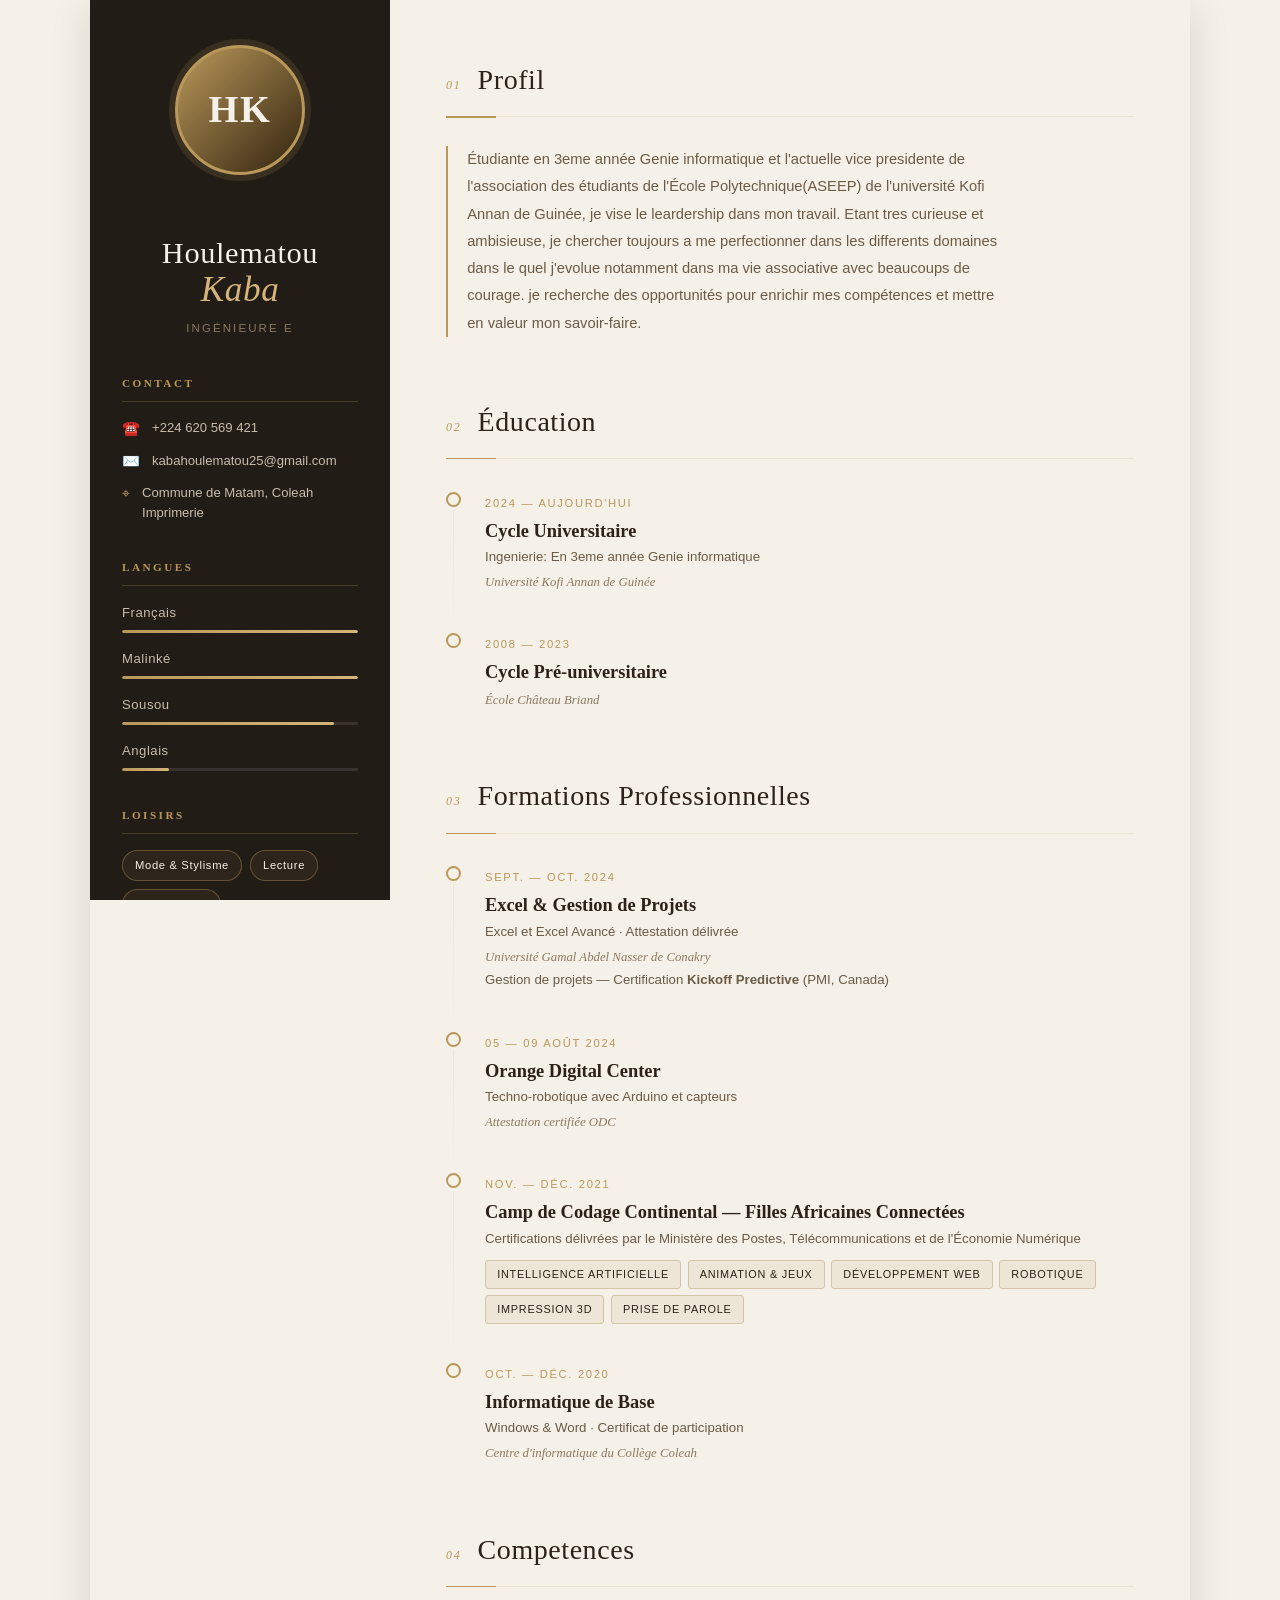
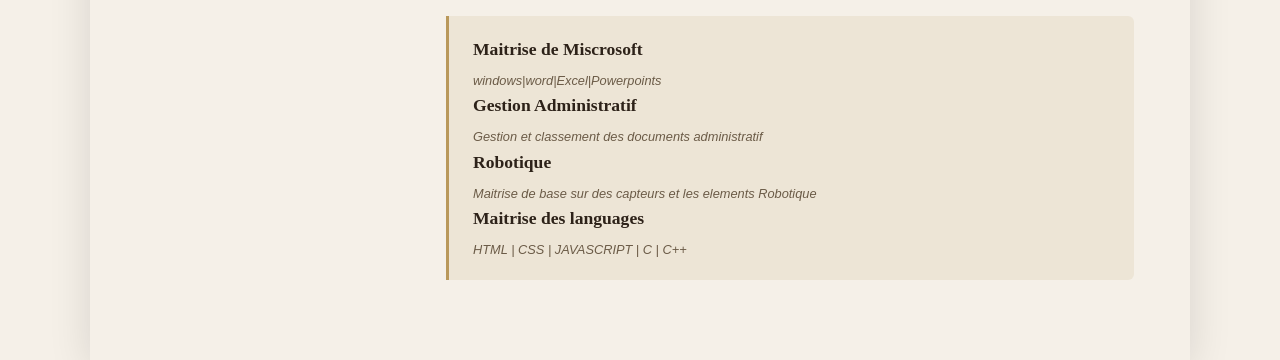
==== page 6.html @ a4e8e56a "Add files via upload" ====
<!DOCTYPE html>
<html lang="en">
<head>
    <meta charset="UTF-8">
    <meta name="viewport" content="width=device-width, initial-scale=1.0">
     <link rel="stylesheet" href="../css/style6.css">
    <title>Mon CV</title>
</head>
<body>
      <div class="progress-bar" id="progressBar"></div>
  <button class="scroll-top" id="scrollTop" aria-label="Retour en haut">↑</button>

  <main class="cv-wrapper">

    <aside class="sidebar" id="sidebar">
      <div class="sidebar-inner">

        <div class="photo-frame reveal">
          <div class="photo-placeholder"><span>HK</span></div>
           <img id="im" src="../i" alt="" srcset=""><br>
          <div class="dans"></div>
        </div>

        <div class="sidebar-name reveal">
          <h1 class="name">Houlematou<br /><em>Kaba</em></h1>
          <p class="title-tag"></p>
        </div>

        <div class="contact-block reveal">
          <h3 class="sidebar-heading">Contact</h3>
          <ul class="contact-list">
            <li><span class="icon">☎️</span><a href="tel:+224620569421">+224 620 569 421</a></li>
            <li><span class="icon">✉️</span><a href="mailto:kabahoulematou25@gmail.com">kabahoulematou25@gmail.com</a></li>
            <li><span class="icon">⌖</span><span>Commune de Matam, Coleah Imprimerie</span></li>
          </ul>
        </div>

        <div class="languages-block reveal">
          <h3 class="sidebar-heading">Langues</h3>
          <ul class="lang-list">
            <li><span class="lang-name">Français</span><div class="lang-bar"><span class="lang-fill" data-width="100"></span></div></li>
            <li><span class="lang-name">Malinké</span><div class="lang-bar"><span class="lang-fill" data-width="100"></span></div></li>
            <li><span class="lang-name">Sousou</span><div class="lang-bar"><span class="lang-fill" data-width="90"></span></div></li>
            <li><span class="lang-name">Anglais</span><div class="lang-bar"><span class="lang-fill" data-width="20"></span></div></li>
          </ul>
        </div>

        <div class="hobbies-block reveal">
          <h3 class="sidebar-heading">Loisirs</h3>
          <div class="hobby-tags">
            <span class="tag">Mode &amp; Stylisme</span>
            <span class="tag">Lecture</span>
            <span class="tag">Art &amp; Culture</span>
          </div>
        </div>

      </div>
    </aside>

    <section class="main-content" id="mainContent">

      <article class="section reveal" id="profil">
        <div class="section-header">
          <span class="section-number">01</span>
          <h2 class="section-title">Profil</h2>
        </div>
        <p class="profile-text">
          Étudiante en 3eme année Genie informatique et l'actuelle vice presidente de l'association
          des étudiants de l'École Polytechnique(ASEEP) de l'université Kofi Annan de Guinée, je vise
          le leardership dans mon travail. Etant tres curieuse et ambisieuse, je chercher toujours a me perfectionner
          dans les differents domaines dans le quel j'evolue notamment dans ma vie associative avec beaucoups de courage. 
          je recherche des opportunités pour enrichir mes compétences et mettre en valeur mon
          savoir-faire.
        </p>
      </article>
       <article class="section reveal" id="education">
        <div class="section-header">
          <span class="section-number">02</span>
          <h2 class="section-title">Éducation</h2>
        </div>
        <div class="timeline">
          <div class="timeline-item">
            <div class="tl-marker"></div>
            <div class="tl-content">
              <span class="tl-date">2024 — aujourd'hui</span>
              <h3 class="tl-title">Cycle Universitaire</h3>
              <p class="tl-sub">
                Ingenierie:
                En 3eme année Genie informatique</p>
              <p class="tl-org">Université Kofi Annan de Guinée</p>
            </div>
          </div>
          <div class="timeline-item">
            <div class="tl-marker"></div>
            <div class="tl-content">
              <span class="tl-date">2008 — 2023</span>
              <h3 class="tl-title">Cycle Pré-universitaire</h3>
              <p class="tl-org">École Château Briand</p>
            </div>
          </div>
        </div>
      </article>

      <article class="section reveal" id="formations">
        <div class="section-header">
          <span class="section-number">03</span>
          <h2 class="section-title">Formations Professionnelles</h2>
        </div>
          <div class="timeline">

          <div class="timeline-item">
            <div class="tl-marker"></div>
            <div class="tl-content">
              <span class="tl-date">Sept. — Oct. 2024</span>
              <h3 class="tl-title">Excel &amp; Gestion de Projets</h3>
              <p class="tl-sub">Excel et Excel Avancé · Attestation délivrée</p>
              <p class="tl-org">Université Gamal Abdel Nasser de Conakry</p>
              <p class="tl-sub">Gestion de projets — Certification <strong>Kickoff Predictive</strong> (PMI, Canada)</p>
            </div>
          </div>

          <div class="timeline-item">
            <div class="tl-marker"></div>
            <div class="tl-content">
              <span class="tl-date">05 — 09 Août 2024</span>
              <h3 class="tl-title">Orange Digital Center</h3>
              <p class="tl-sub">Techno-robotique avec Arduino et capteurs</p>
              <p class="tl-org">Attestation certifiée ODC</p>
            </div>
          </div>

          <div class="timeline-item">
            <div class="tl-marker"></div>
            <div class="tl-content">
              <span class="tl-date">Nov. — Déc. 2021</span>
              <h3 class="tl-title">Camp de Codage Continental — Filles Africaines Connectées</h3>
              <p class="tl-sub">Certifications délivrées par le Ministère des Postes, Télécommunications et de l'Économie Numérique</p>
              <div class="badge-group">
                <span class="badge">Intelligence Artificielle</span>
                <span class="badge">Animation &amp; Jeux</span>
                <span class="badge">Développement Web</span>
                <span class="badge">Robotique</span>
                <span class="badge">Impression 3D</span>
                <span class="badge">Prise de parole</span>
              </div>
            </div>
          </div>

          <div class="timeline-item">
            <div class="tl-marker"></div>
            <div class="tl-content">
              <span class="tl-date">Oct. — Déc. 2020</span>
              <h3 class="tl-title">Informatique de Base</h3>
              <p class="tl-sub">Windows &amp; Word · Certificat de participation</p>
              <p class="tl-org">Centre d'informatique du Collège Coleah</p>
            </div>
          </div>

        </div>
      </article>

      <article class="section reveal" id="reference">
        <div class="section-header">
          <span class="section-number">04</span>
          <h2 class="section-title">Competences</h2>
        </div>
        <div class="ref-card">
          <p class="ref-org"> Maitrise de Miscrosoft </p>
          <p class="ref-note">windows|word|Excel|Powerpoints</p>
          <p class="ref-org"> Gestion Administratif </p>
          <p class="ref-note">Gestion et classement des documents administratif</p>
          <p class="ref-org">Robotique</p>
          <p class="ref-note">Maitrise de base sur des capteurs et les elements Robotique</p>
          <p class="ref-org">Maitrise des languages</p>
          <p class="ref-note">HTML | CSS | JAVASCRIPT | C | C++</p>
        </div>
      </article>

    </section>
  </main>

  <script src="../js/script6.js"></script>
</body>
</html>
---- css/style6.css ----
:root {
  --gold:       #b9985a;
  --gold-light: #d4b47a;
  --brown:      #2d2219;
  --cream:      #f5f0e8;
  --cream-alt:  #ede5d6;
  --warm-mid:   #8c7a61;
  --text:       #0c0c0c;
  --text-light: #6b5b47;
  --sidebar-bg: #211c16;
  --sidebar-w:  300px;
  --ff-display: 'Cormorant Garamond', serif;
  --ff-body:    'DM Sans', sans-serif;
  --radius:  6px;
  --shadow:  0 8px 40px rgba(0,0,0,.12);
  --trans:   .35s cubic-bezier(.4,0,.2,1);
}

*, *::before, *::after { box-sizing: border-box; margin: 0; padding: 0; }
html { scroll-behavior: smooth; }
body {
  background: var(--cream);
  color: var(--text);
  font-family: var(--ff-body);
  font-weight: 300;
  line-height: 1.7;
  -webkit-font-smoothing: antialiased;
}
a { color: var(--gold); text-decoration: none; transition: color var(--trans); }
a:hover { color: var(--gold-light); }

.progress-bar {
  position: fixed; top: 0; left: 0;
  height: 3px; width: 0%;
  background: linear-gradient(90deg, var(--gold), var(--gold-light));
  z-index: 999;
  transition: width .1s linear;
}

.scroll-top {
  position: fixed; bottom: 2rem; right: 2rem;
  width: 44px; height: 44px;
  border-radius: 50%;
  border: 1.5px solid var(--gold);
  background: var(--brown);
  color: var(--gold);
  font-size: 1.1rem; cursor: pointer;
  opacity: 0; transform: translateY(20px);
  transition: opacity var(--trans), transform var(--trans), background var(--trans);
  z-index: 900;
}
.scroll-top.visible { opacity: 1; transform: translateY(0); }
.scroll-top:hover { background: var(--gold); color: var(--brown); }

.cv-wrapper {
  display: flex; min-height: 100vh;
  max-width: 1100px; margin: 0 auto;
  box-shadow: var(--shadow);
}

.sidebar {
  width: var(--sidebar-w); min-width: var(--sidebar-w);
  background: var(--sidebar-bg); color: var(--cream);
  position: sticky; top: 0; height: 100vh;
  overflow-y: auto; overflow-x: hidden;
}
.sidebar::-webkit-scrollbar { width: 4px; }
.sidebar::-webkit-scrollbar-thumb { background: var(--warm-mid); border-radius: 4px; }

.sidebar-inner {
  padding: 2.8rem 2rem 3rem;
  display: flex; flex-direction: column; gap: 2.2rem;
}

.photo-frame { position: relative; width: 130px; margin: 0 auto; }
.photo-placeholder {
  width: 130px; height: 130px; border-radius: 50%;
  background: linear-gradient(135deg, var(--gold), #33240F);
  display: flex; align-items: center; justify-content: center;
  font-family: var(--ff-display); font-size: 2.4rem; font-weight: 600;
  color: var(--cream); letter-spacing: .04em;
  position: relative; z-index: 1;
  border: 3px solid var(--gold);
  box-shadow: 0 0 0 6px rgba(185,152,90,.15);
}
.photo-accent {
  position: absolute; bottom: -6px; right: -6px;
  width: 60px; height: 60px; border-radius: 50%;
  border: 1.5px solid var(--gold); opacity: .3;
}

.sidebar-name { text-align: center; }
.name {
  font-family: var(--ff-display); font-size: 1.9rem;
  font-weight: 300; line-height: 1.1;
  color: var(--cream); letter-spacing: .02em;
}
.name em {
  font-style: italic; color: var(--gold-light);
  font-size: 2.2rem; font-weight: 300; display: block;
}
.title-tag {
  margin-top: .6rem; font-size: .72rem;
  letter-spacing: .18em; text-transform: uppercase;
  color: var(--warm-mid); min-height: 1.2em;
}

.sidebar-heading {
  font-family: var(--ff-display); font-size: .7rem;
  letter-spacing: .22em; text-transform: uppercase;
  color: var(--gold); margin-bottom: 1rem;
  padding-bottom: .5rem;
  border-bottom: 1px solid rgba(185,152,90,.25);
}

.contact-list { list-style: none; display: flex; flex-direction: column; gap: .7rem; }
.contact-list li { display: flex; align-items: flex-start; gap: .75rem; font-size: .82rem; color: #c8bcac; line-height: 1.5; }
.contact-list .icon { color: var(--gold); font-size: .9rem; flex-shrink: 0; }
.contact-list a { color: #c8bcac; }
.contact-list a:hover { color: var(--gold-light); }

.lang-list { list-style: none; display: flex; flex-direction: column; gap: .95rem; }
.lang-list li { display: flex; flex-direction: column; gap: .35rem; }
.lang-name { font-size: .82rem; color: #c8bcac; letter-spacing: .04em; }
.lang-bar { height: 3px; background: rgba(255,255,255,.1); border-radius: 10px; overflow: hidden; }
.lang-fill {
  display: block; height: 100%; width: 0%;
  background: linear-gradient(90deg, var(--gold), var(--gold-light));
  border-radius: 10px;
  transition: width 1.2s cubic-bezier(.4,0,.2,1);
}

.hobby-tags { display: flex; flex-wrap: wrap; gap: .5rem; }
.tag {
  font-size: .7rem; letter-spacing: .06em; color: var(--cream);
  border: 1px solid rgba(185,152,90,.4); padding: .3rem .75rem;
  border-radius: 40px; background: rgba(185,152,90,.08);
  transition: background var(--trans), border-color var(--trans);
}
.tag:hover { background: rgba(185,152,90,.2); border-color: var(--gold); }

.main-content { flex: 1; padding: 3.5rem 3.5rem 5rem; background: var(--cream); }

.section { margin-bottom: 3.8rem; }
.section:last-child { margin-bottom: 0; }

.section-header {
  display: flex; align-items: baseline; gap: 1rem;
  margin-bottom: 1.8rem; padding-bottom: .8rem;
  border-bottom: 1.5px solid var(--cream-alt);
  position: relative;
}
.section-header::after {
  content: ''; position: absolute;
  bottom: -1.5px; left: 0;
  width: 50px; height: 1.5px;
  background: var(--gold);
}
.section-number {
  font-family: var(--ff-display); font-size: .75rem;
  color: var(--gold); letter-spacing: .15em; font-style: italic;
}
.section-title {
  font-family: var(--ff-display); font-size: 1.75rem;
  font-weight: 400; color: var(--brown); letter-spacing: .02em;
}

.profile-text {
  font-size: .92rem; color: var(--text-light);
  line-height: 1.85; max-width: 560px;
  border-left: 2px solid var(--gold); padding-left: 1.2rem;
}

.timeline { display: flex; flex-direction: column; }
.timeline-item { display: flex; gap: 1.5rem; position: relative; padding-bottom: 2.2rem; }
.timeline-item:last-child { padding-bottom: 0; }
.timeline-item::before {
  content: ''; position: absolute;
  left: 7px; top: 22px; bottom: 0; width: 1px;
  background: linear-gradient(to bottom, var(--cream-alt), transparent);
}
.timeline-item:last-child::before { display: none; }
.tl-marker {
  width: 15px; height: 15px; min-width: 15px;
  border-radius: 50%; background: var(--cream);
  border: 2px solid var(--gold); margin-top: .25rem;
  position: relative; z-index: 1;
  transition: background var(--trans);
}
.timeline-item:hover .tl-marker { background: var(--gold); }
.tl-content { flex: 1; }
.tl-date { font-size: .7rem; letter-spacing: .15em; text-transform: uppercase; color: var(--gold); font-weight: 500; }
.tl-title { font-family: var(--ff-display); font-size: 1.15rem; font-weight: 600; color: var(--brown); margin: .3rem 0 .15rem; line-height: 1.3; }
.tl-sub { font-size: .83rem; color: var(--text-light); line-height: 1.6; margin-bottom: .2rem; }
.tl-org { font-size: .8rem; font-style: italic; color: var(--warm-mid); font-family: var(--ff-display); margin-top: .3rem; }

.badge-group { display: flex; flex-wrap: wrap; gap: .4rem; margin-top: .7rem; }
.badge {
  font-size: .68rem; letter-spacing: .07em; text-transform: uppercase;
  color: var(--brown); background: var(--cream-alt);
  border: 1px solid #d4c4a8; padding: .25rem .7rem; border-radius: 3px;
  transition: background var(--trans), color var(--trans);
}
.badge:hover { background: var(--gold); color: #fff; border-color: var(--gold); }

.ref-card {
  background: var(--cream-alt); border-left: 3px solid var(--gold);
  padding: 1.2rem 1.5rem; border-radius: 0 var(--radius) var(--radius) 0;
}
.ref-org { font-family: var(--ff-display); font-size: 1.1rem; font-weight: 600; color: var(--brown); }
.ref-note { font-size: .8rem; color: var(--text-light); margin-top: .3rem; font-style: italic; }

.reveal { opacity: 0; transform: translateY(28px); transition: opacity .7s ease, transform .7s ease; }
.reveal.visible { opacity: 1; transform: translateY(0); }
.sidebar .reveal:nth-child(1) { transition-delay: .05s; }
.sidebar .reveal:nth-child(2) { transition-delay: .15s; }
.sidebar .reveal:nth-child(3) { transition-delay: .25s; }
.sidebar .reveal:nth-child(4) { transition-delay: .35s; }
.sidebar .reveal:nth-child(5) { transition-delay: .45s; }

@media (max-width: 900px) {
  :root { --sidebar-w: 240px; }
  .main-content { padding: 2.5rem 2rem 4rem; }
  .sidebar-inner { padding: 2rem 1.4rem 2.5rem; }
  .name { font-size: 1.6rem; }
  .name em { font-size: 1.9rem; }
}

@media (max-width: 640px) {
  .cv-wrapper { flex-direction: column; max-width: 100%; box-shadow: none; }
  .sidebar { width: 100%; min-width: 100%; height: auto; position: relative; }
  .sidebar-inner { padding: 2rem 1.5rem; flex-direction: row; flex-wrap: wrap; gap: 1.5rem; }
  .photo-frame { width: 90px; margin: 0; }
  .photo-placeholder { width: 90px; height: 90px; font-size: 1.6rem; }
  .photo-accent { width: 42px; height: 42px; }
  .sidebar-name { text-align: left; flex: 1; align-self: center; }
  .name { font-size: 1.5rem; }
  .name em { font-size: 1.7rem; }
  .contact-block, .languages-block, .hobbies-block { width: 100%; }
  .languages-block, .hobbies-block { width: calc(50% - .75rem); }
  .main-content { padding: 2rem 1.25rem 3rem; }
  .section-title { font-size: 1.45rem; }
  .scroll-top { bottom: 1.2rem; right: 1.2rem; }
}
@media (max-width: 420px) {
  .languages-block, .hobbies-block { width: 100%; }
}

@keyframes ripple-anim { to { transform: scale(2.5); opacity: 0; } }

@media print {
  .progress-bar, .scroll-top { display: none; }
  body { background: #fff; }
  .sidebar { position: relative; height: auto; }
  .cv-wrapper { box-shadow: none; max-width: 100%; }
  .reveal { opacity: 1 !important; transform: none !important; }
}
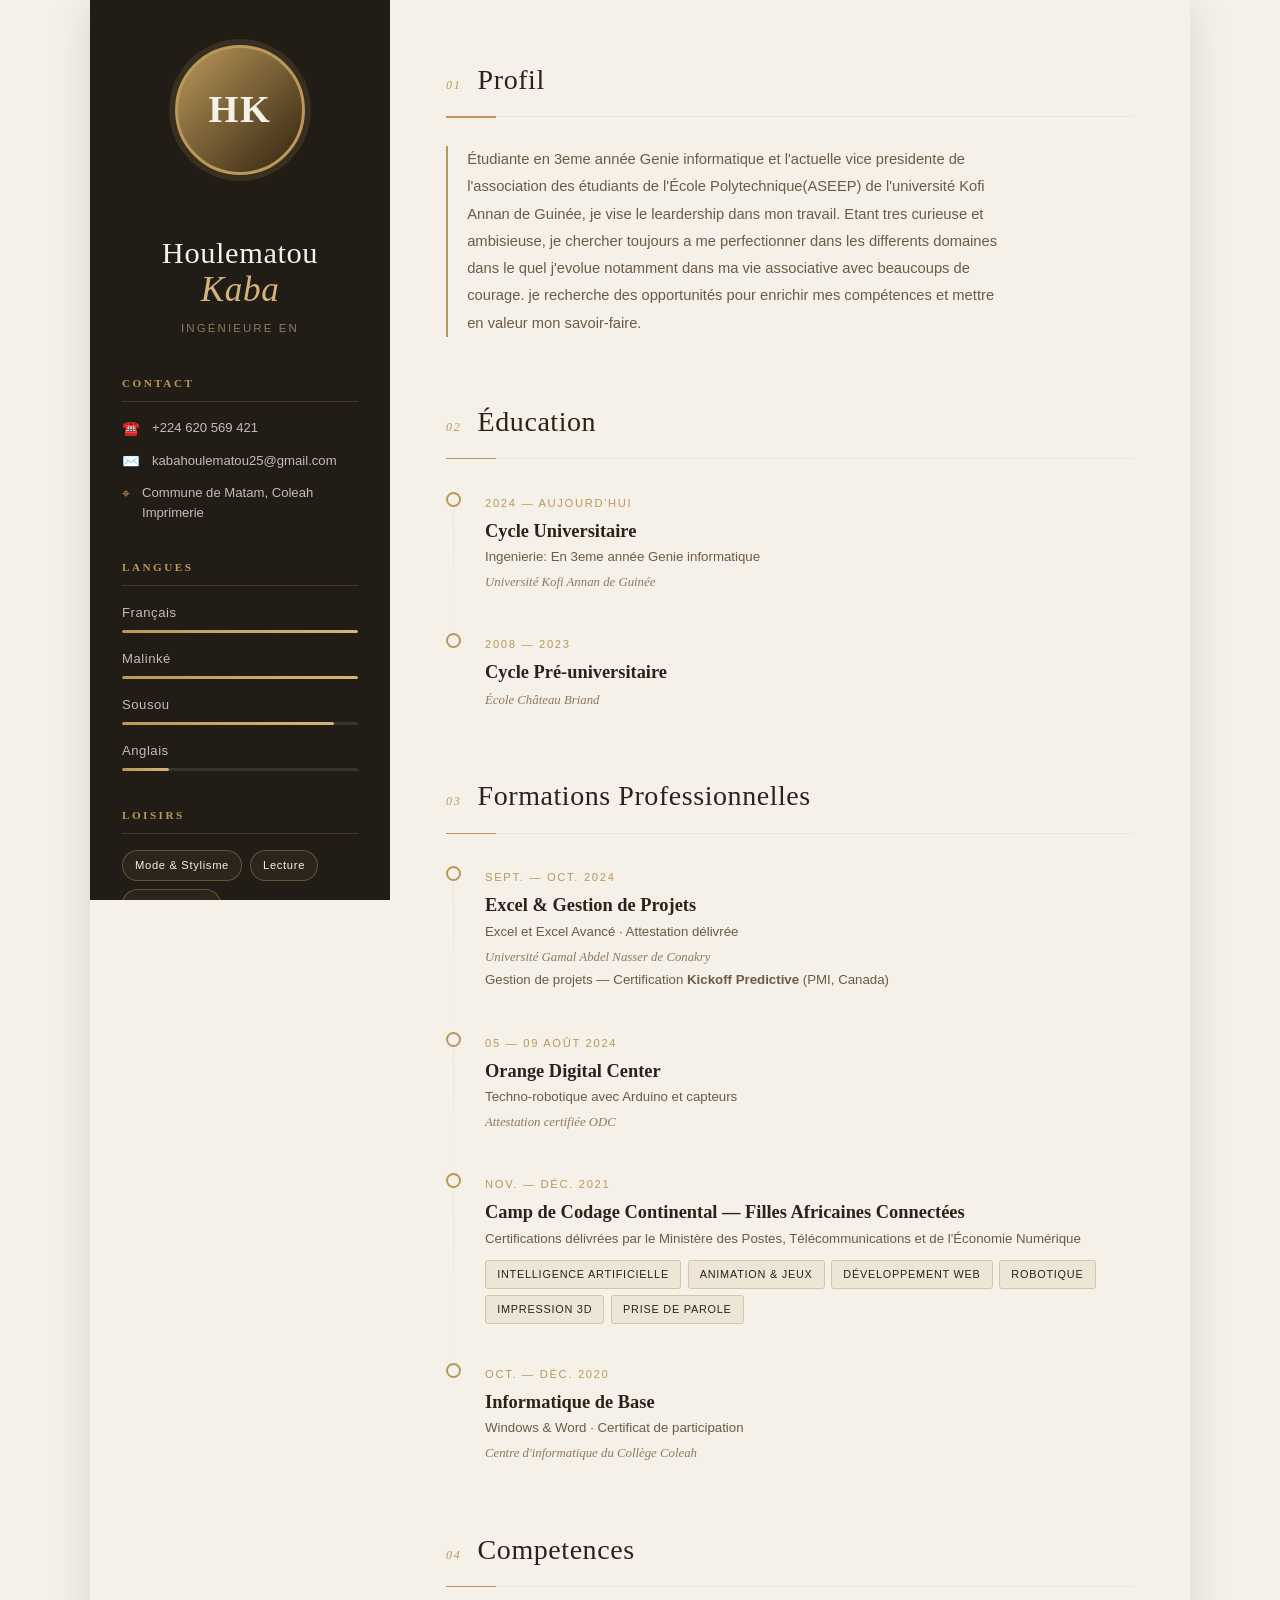
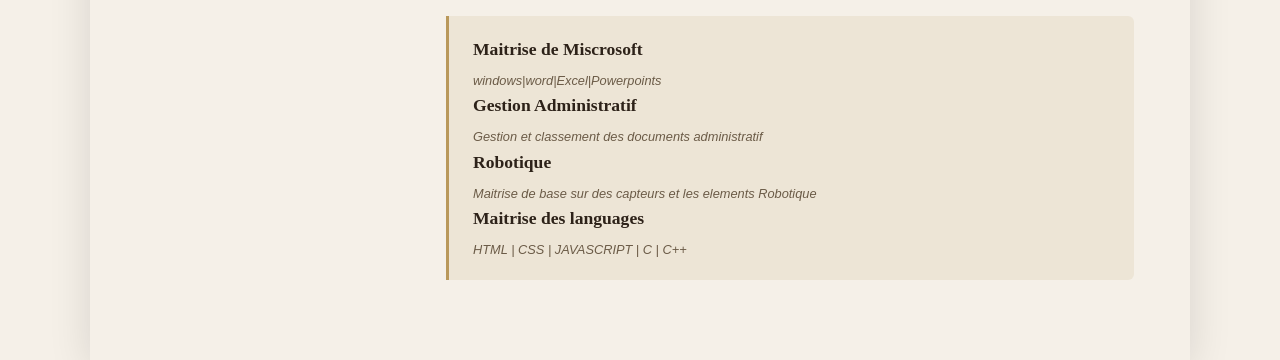
==== commit 212354fc: "Update page 6.html" ====
--- a/page 6.html
+++ b/page 6.html
@@ -3,7 +3,7 @@
 <head>
     <meta charset="UTF-8">
     <meta name="viewport" content="width=device-width, initial-scale=1.0">
-     <link rel="stylesheet" href="../css/style6.css">
+     <link rel="stylesheet" href="css/style6.css">
     <title>Mon CV</title>
 </head>
 <body>
@@ -179,6 +179,6 @@
     </section>
   </main>
 
-  <script src="../js/script6.js"></script>
+  <script src="js/script6.js"></script>
 </body>
-</html>+</html>
